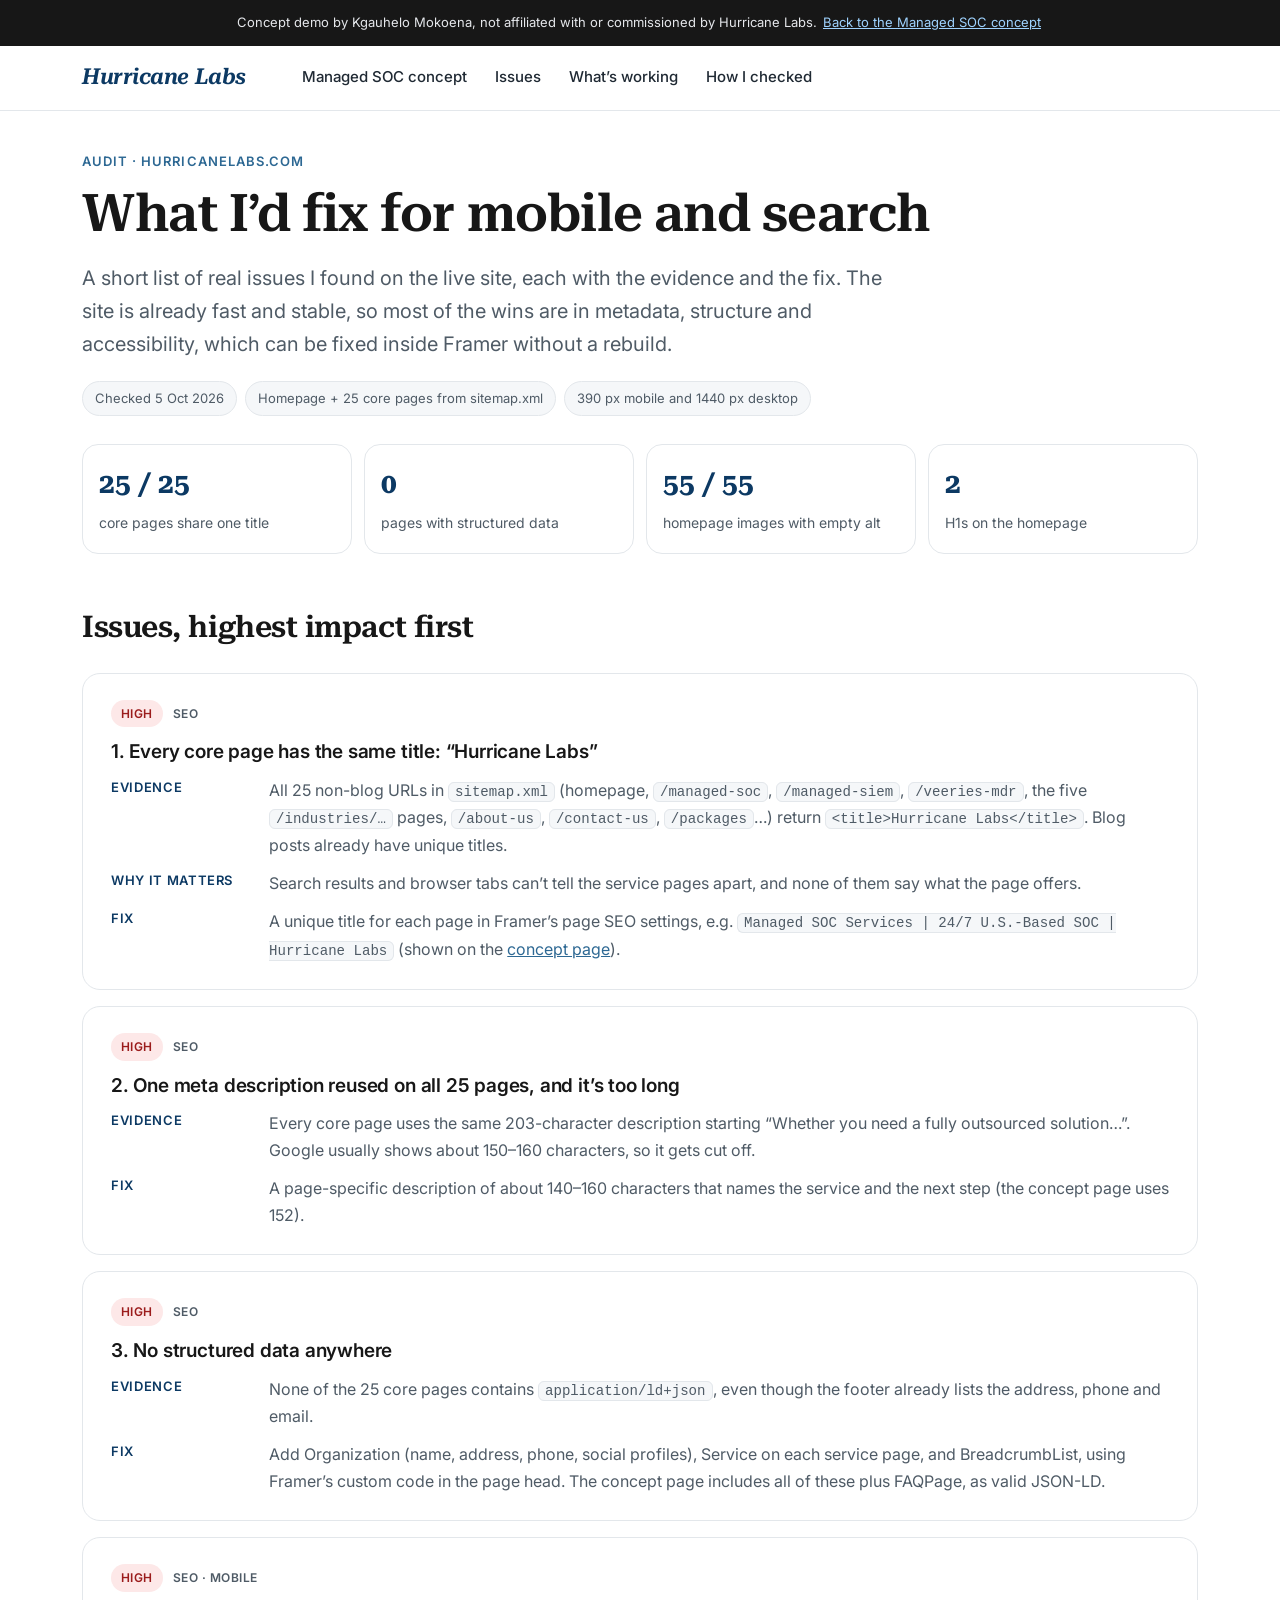
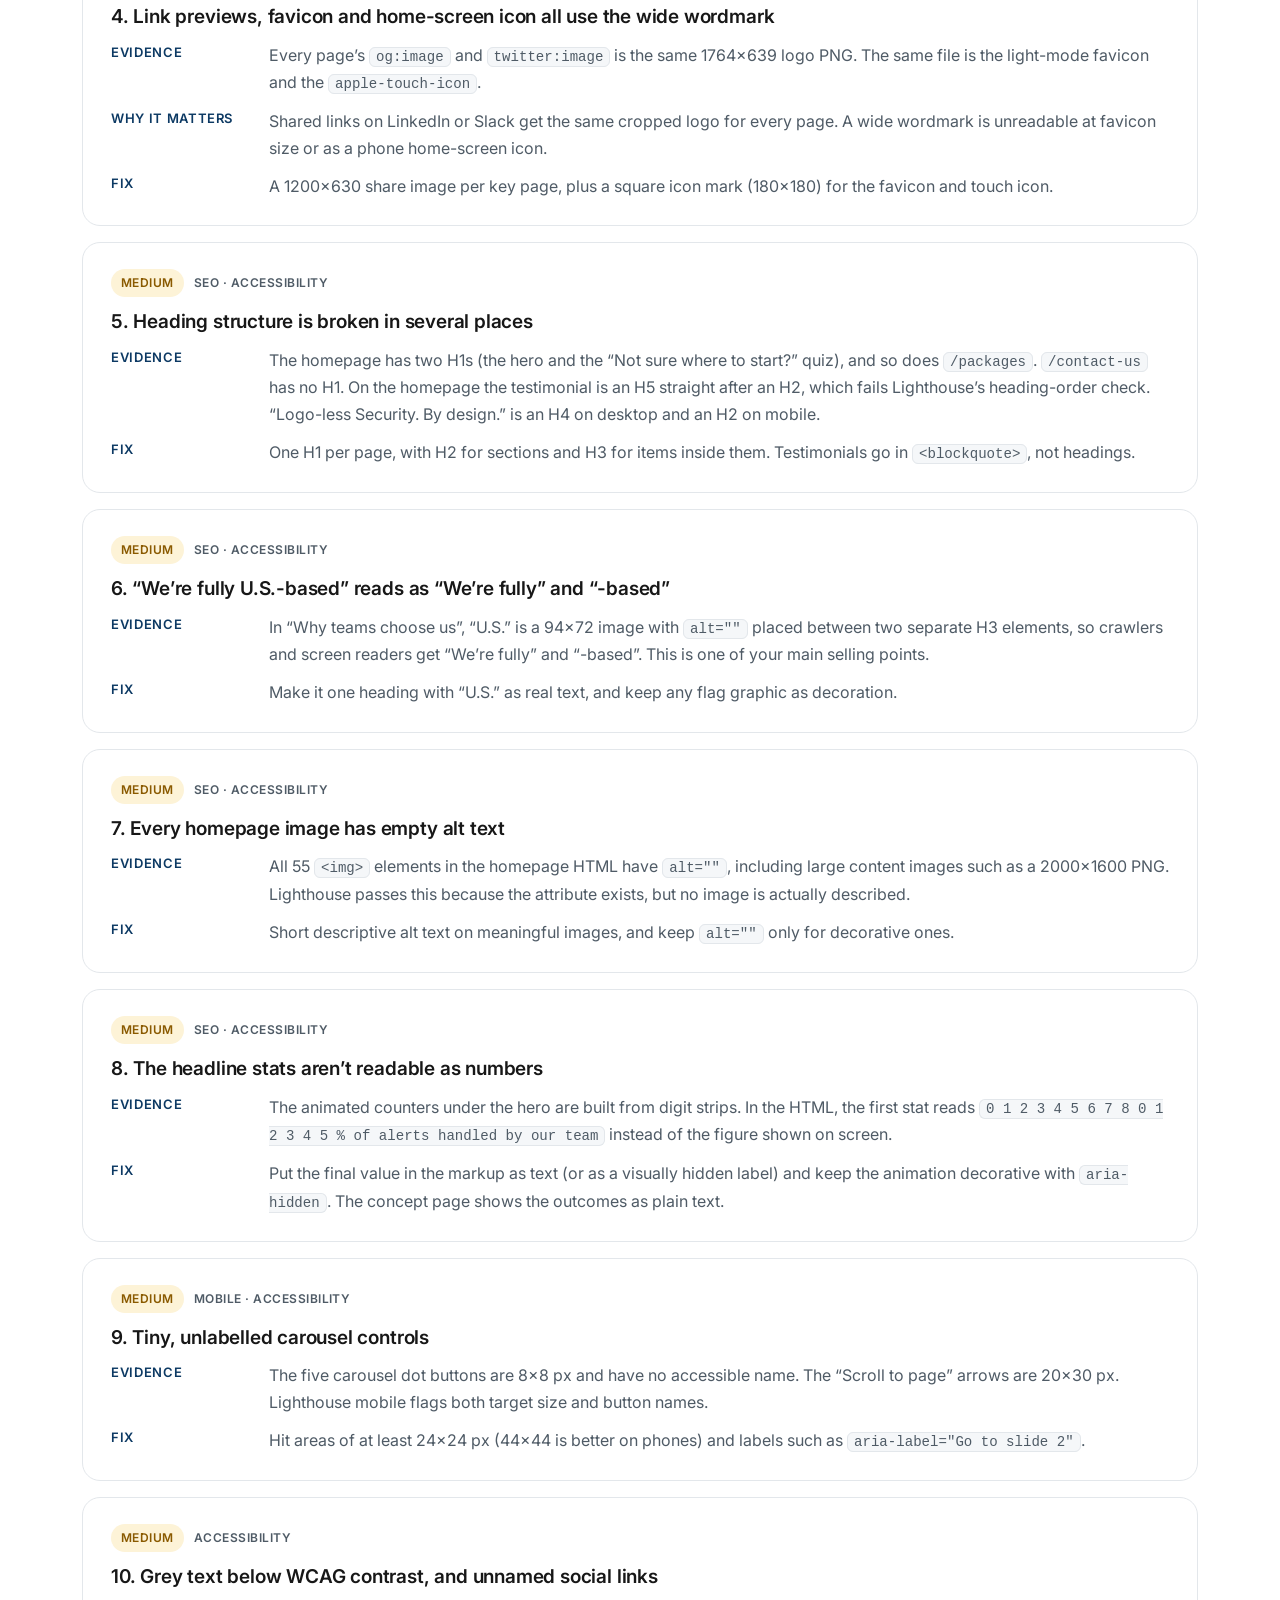
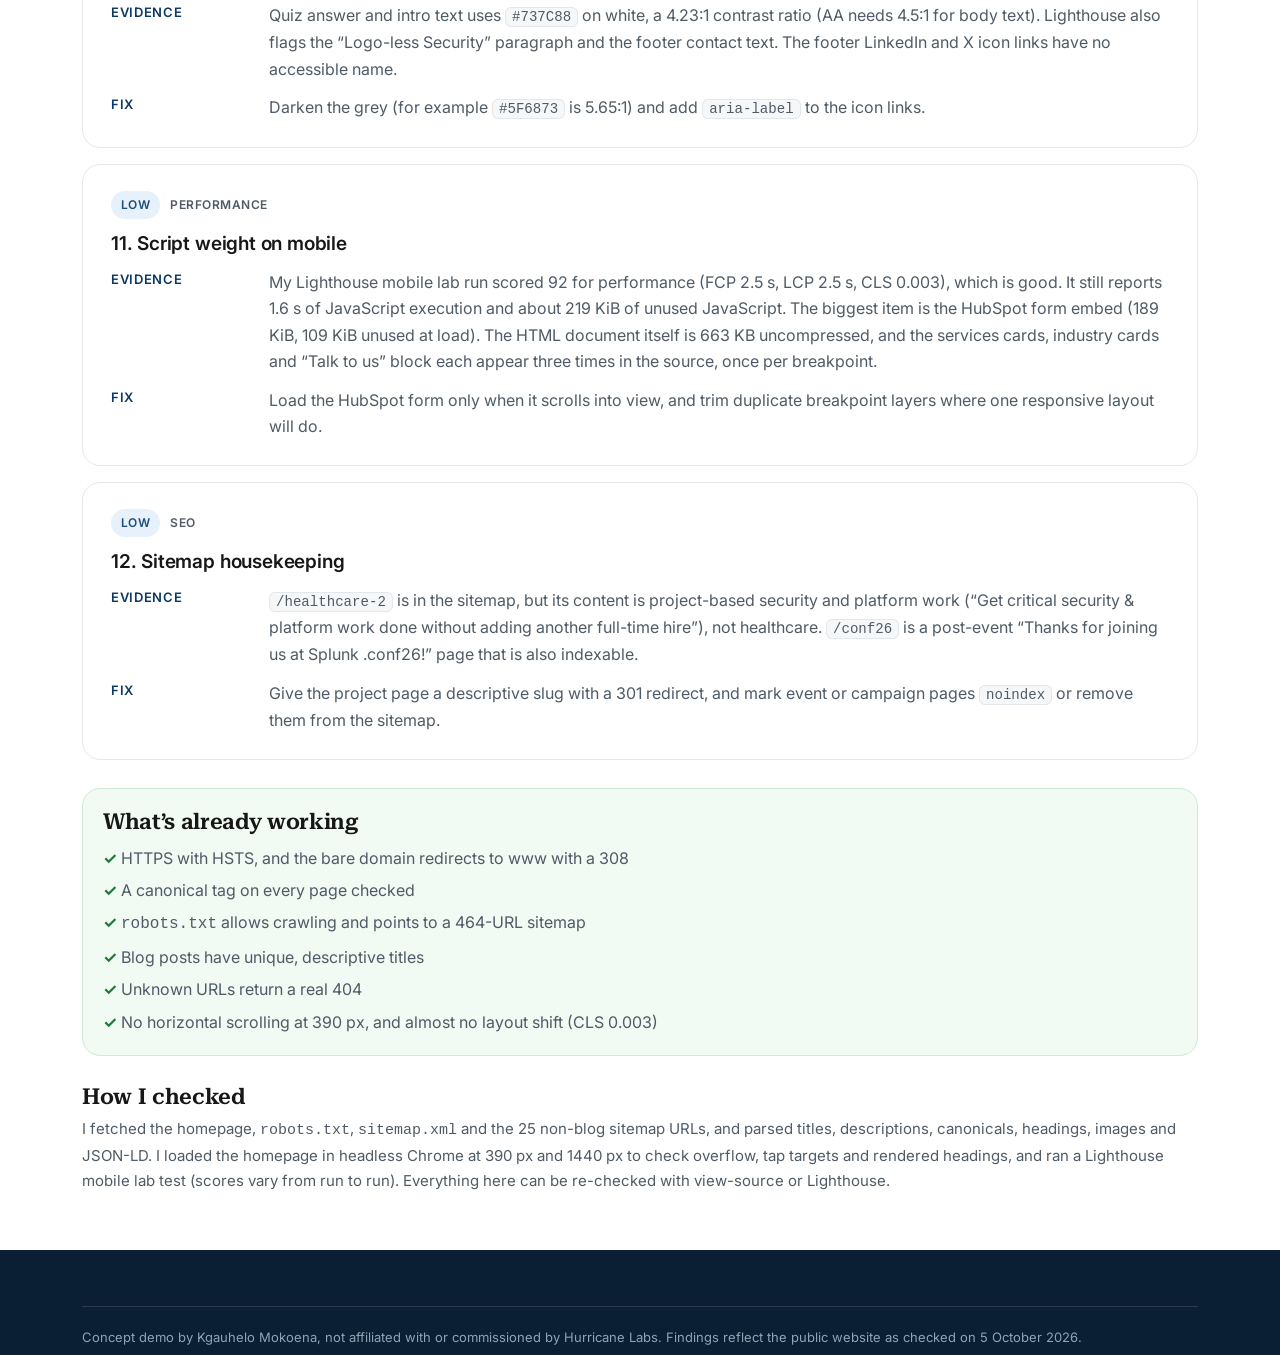
==== audit.html @ 367b2ae9 "Concept demo page" ====
<!doctype html>
<html lang="en">
<head>
<meta charset="utf-8">
<meta name="viewport" content="width=device-width, initial-scale=1">
<title>Mobile &amp; SEO audit of hurricanelabs.com (concept) | Kgauhelo Mokoena</title>
<meta name="description" content="A short, evidence-based mobile and SEO audit of hurricanelabs.com: page titles, meta descriptions, structured data, headings, alt text, tap targets and contrast.">
<meta name="robots" content="noindex, follow">
<meta name="theme-color" content="#0c3963">
<link rel="icon" href="data:image/svg+xml,%3Csvg xmlns='http://www.w3.org/2000/svg' viewBox='0 0 32 32'%3E%3Crect width='32' height='32' rx='8' fill='%230c3963'/%3E%3Ctext x='16' y='22' font-family='Georgia,serif' font-size='17' font-weight='700' fill='%23fff' text-anchor='middle'%3EH%3C/text%3E%3C/svg%3E">
<link rel="preconnect" href="https://fonts.googleapis.com">
<link rel="preconnect" href="https://fonts.gstatic.com" crossorigin>
<link href="https://fonts.googleapis.com/css2?family=Inter:wght@400;500;600&family=Roboto+Serif:opsz,wght@8..144,600&display=swap" rel="stylesheet">
<link rel="stylesheet" href="styles.css">
</head>
<body>
<a class="skip" href="#main">Skip to content</a>
<div class="concept-bar" role="note">
  Concept demo by Kgauhelo Mokoena, not affiliated with or commissioned by Hurricane Labs. <a href="./">Back to the Managed SOC concept</a>
</div>

<header class="site-header">
  <div class="wrap header-inner">
    <a class="wordmark" href="./" aria-label="Back to the Managed SOC concept">Hurricane&nbsp;Labs</a>
    <nav class="desktop-nav" aria-label="Primary">
      <a href="./">Managed SOC concept</a>
      <a href="#issues">Issues</a>
      <a href="#working">What’s working</a>
      <a href="#method">How I checked</a>
    </nav>
    <details class="mobile-nav">
      <summary aria-label="Open menu"><span></span><span></span><span></span></summary>
      <nav aria-label="Mobile">
        <a href="./">Managed SOC concept</a>
        <a href="#issues">Issues</a>
        <a href="#working">What’s working</a>
        <a href="#method">How I checked</a>
      </nav>
    </details>
  </div>
</header>

<main id="main" class="wrap">
  <section class="audit-hero">
    <p class="eyebrow">Audit · hurricanelabs.com</p>
    <h1>What I’d fix for mobile and search</h1>
    <p class="lede">A short list of real issues I found on the live site, each with the evidence and the fix. The site is already fast and stable, so most of the wins are in metadata, structure and accessibility, which can be fixed inside Framer without a rebuild.</p>
    <div class="meta-row"><span>Checked 5 Oct 2026</span><span>Homepage + 25 core pages from sitemap.xml</span><span>390 px mobile and 1440 px desktop</span></div>
    <div class="summary" aria-label="Summary">
      <div><b>25 / 25</b><span>core pages share one title</span></div>
      <div><b>0</b><span>pages with structured data</span></div>
      <div><b>55 / 55</b><span>homepage images with empty alt</span></div>
      <div><b>2</b><span>H1s on the homepage</span></div>
    </div>
  </section>

  <section id="issues" aria-labelledby="issues-h">
    <h2 id="issues-h" class="h2-sm" style="margin-top:48px">Issues, highest impact first</h2>
    <div class="issues">

      <article class="issue">
        <header><span class="prio prio-high">High</span><span class="area">SEO</span><h3>1. Every core page has the same title: “Hurricane Labs”</h3></header>
        <dl>
          <dt>Evidence</dt><dd>All 25 non-blog URLs in <code>sitemap.xml</code> (homepage, <code>/managed-soc</code>, <code>/managed-siem</code>, <code>/veeries-mdr</code>, the five <code>/industries/…</code> pages, <code>/about-us</code>, <code>/contact-us</code>, <code>/packages</code>…) return <code>&lt;title&gt;Hurricane Labs&lt;/title&gt;</code>. Blog posts already have unique titles.</dd>
          <dt>Why it matters</dt><dd>Search results and browser tabs can’t tell the service pages apart, and none of them say what the page offers.</dd>
          <dt>Fix</dt><dd>A unique title for each page in Framer’s page SEO settings, e.g. <code>Managed SOC Services | 24/7 U.S.-Based SOC | Hurricane Labs</code> (shown on the <a href="./">concept page</a>).</dd>
        </dl>
      </article>

      <article class="issue">
        <header><span class="prio prio-high">High</span><span class="area">SEO</span><h3>2. One meta description reused on all 25 pages, and it’s too long</h3></header>
        <dl>
          <dt>Evidence</dt><dd>Every core page uses the same 203-character description starting “Whether you need a fully outsourced solution…”. Google usually shows about 150–160 characters, so it gets cut off.</dd>
          <dt>Fix</dt><dd>A page-specific description of about 140–160 characters that names the service and the next step (the concept page uses 152).</dd>
        </dl>
      </article>

      <article class="issue">
        <header><span class="prio prio-high">High</span><span class="area">SEO</span><h3>3. No structured data anywhere</h3></header>
        <dl>
          <dt>Evidence</dt><dd>None of the 25 core pages contains <code>application/ld+json</code>, even though the footer already lists the address, phone and email.</dd>
          <dt>Fix</dt><dd>Add Organization (name, address, phone, social profiles), Service on each service page, and BreadcrumbList, using Framer’s custom code in the page head. The concept page includes all of these plus FAQPage, as valid JSON-LD.</dd>
        </dl>
      </article>

      <article class="issue">
        <header><span class="prio prio-high">High</span><span class="area">SEO · Mobile</span><h3>4. Link previews, favicon and home-screen icon all use the wide wordmark</h3></header>
        <dl>
          <dt>Evidence</dt><dd>Every page’s <code>og:image</code> and <code>twitter:image</code> is the same 1764×639 logo PNG. The same file is the light-mode favicon and the <code>apple-touch-icon</code>.</dd>
          <dt>Why it matters</dt><dd>Shared links on LinkedIn or Slack get the same cropped logo for every page. A wide wordmark is unreadable at favicon size or as a phone home-screen icon.</dd>
          <dt>Fix</dt><dd>A 1200×630 share image per key page, plus a square icon mark (180×180) for the favicon and touch icon.</dd>
        </dl>
      </article>

      <article class="issue">
        <header><span class="prio prio-med">Medium</span><span class="area">SEO · Accessibility</span><h3>5. Heading structure is broken in several places</h3></header>
        <dl>
          <dt>Evidence</dt><dd>The homepage has two H1s (the hero and the “Not sure where to start?” quiz), and so does <code>/packages</code>. <code>/contact-us</code> has no H1. On the homepage the testimonial is an H5 straight after an H2, which fails Lighthouse’s heading-order check. “Logo-less Security. By design.” is an H4 on desktop and an H2 on mobile.</dd>
          <dt>Fix</dt><dd>One H1 per page, with H2 for sections and H3 for items inside them. Testimonials go in <code>&lt;blockquote&gt;</code>, not headings.</dd>
        </dl>
      </article>

      <article class="issue">
        <header><span class="prio prio-med">Medium</span><span class="area">SEO · Accessibility</span><h3>6. “We’re fully U.S.-based” reads as “We’re fully” and “-based”</h3></header>
        <dl>
          <dt>Evidence</dt><dd>In “Why teams choose us”, “U.S.” is a 94×72 image with <code>alt=""</code> placed between two separate H3 elements, so crawlers and screen readers get “We’re fully” and “-based”. This is one of your main selling points.</dd>
          <dt>Fix</dt><dd>Make it one heading with “U.S.” as real text, and keep any flag graphic as decoration.</dd>
        </dl>
      </article>

      <article class="issue">
        <header><span class="prio prio-med">Medium</span><span class="area">SEO · Accessibility</span><h3>7. Every homepage image has empty alt text</h3></header>
        <dl>
          <dt>Evidence</dt><dd>All 55 <code>&lt;img&gt;</code> elements in the homepage HTML have <code>alt=""</code>, including large content images such as a 2000×1600 PNG. Lighthouse passes this because the attribute exists, but no image is actually described.</dd>
          <dt>Fix</dt><dd>Short descriptive alt text on meaningful images, and keep <code>alt=""</code> only for decorative ones.</dd>
        </dl>
      </article>

      <article class="issue">
        <header><span class="prio prio-med">Medium</span><span class="area">SEO · Accessibility</span><h3>8. The headline stats aren’t readable as numbers</h3></header>
        <dl>
          <dt>Evidence</dt><dd>The animated counters under the hero are built from digit strips. In the HTML, the first stat reads <code>0 1 2 3 4 5 6 7 8 0 1 2 3 4 5 % of alerts handled by our team</code> instead of the figure shown on screen.</dd>
          <dt>Fix</dt><dd>Put the final value in the markup as text (or as a visually hidden label) and keep the animation decorative with <code>aria-hidden</code>. The concept page shows the outcomes as plain text.</dd>
        </dl>
      </article>

      <article class="issue">
        <header><span class="prio prio-med">Medium</span><span class="area">Mobile · Accessibility</span><h3>9. Tiny, unlabelled carousel controls</h3></header>
        <dl>
          <dt>Evidence</dt><dd>The five carousel dot buttons are 8×8 px and have no accessible name. The “Scroll to page” arrows are 20×30 px. Lighthouse mobile flags both target size and button names.</dd>
          <dt>Fix</dt><dd>Hit areas of at least 24×24 px (44×44 is better on phones) and labels such as <code>aria-label="Go to slide 2"</code>.</dd>
        </dl>
      </article>

      <article class="issue">
        <header><span class="prio prio-med">Medium</span><span class="area">Accessibility</span><h3>10. Grey text below WCAG contrast, and unnamed social links</h3></header>
        <dl>
          <dt>Evidence</dt><dd>Quiz answer and intro text uses <code>#737C88</code> on white, a 4.23:1 contrast ratio (AA needs 4.5:1 for body text). Lighthouse also flags the “Logo-less Security” paragraph and the footer contact text. The footer LinkedIn and X icon links have no accessible name.</dd>
          <dt>Fix</dt><dd>Darken the grey (for example <code>#5F6873</code> is 5.65:1) and add <code>aria-label</code> to the icon links.</dd>
        </dl>
      </article>

      <article class="issue">
        <header><span class="prio prio-low">Low</span><span class="area">Performance</span><h3>11. Script weight on mobile</h3></header>
        <dl>
          <dt>Evidence</dt><dd>My Lighthouse mobile lab run scored 92 for performance (FCP 2.5 s, LCP 2.5 s, CLS 0.003), which is good. It still reports 1.6 s of JavaScript execution and about 219 KiB of unused JavaScript. The biggest item is the HubSpot form embed (189 KiB, 109 KiB unused at load). The HTML document itself is 663 KB uncompressed, and the services cards, industry cards and “Talk to us” block each appear three times in the source, once per breakpoint.</dd>
          <dt>Fix</dt><dd>Load the HubSpot form only when it scrolls into view, and trim duplicate breakpoint layers where one responsive layout will do.</dd>
        </dl>
      </article>

      <article class="issue">
        <header><span class="prio prio-low">Low</span><span class="area">SEO</span><h3>12. Sitemap housekeeping</h3></header>
        <dl>
          <dt>Evidence</dt><dd><code>/healthcare-2</code> is in the sitemap, but its content is project-based security and platform work (“Get critical security &amp; platform work done without adding another full-time hire”), not healthcare. <code>/conf26</code> is a post-event “Thanks for joining us at Splunk .conf26!” page that is also indexable.</dd>
          <dt>Fix</dt><dd>Give the project page a descriptive slug with a 301 redirect, and mark event or campaign pages <code>noindex</code> or remove them from the sitemap.</dd>
        </dl>
      </article>
    </div>
  </section>

  <section id="working" class="good" aria-labelledby="good-h">
    <h2 id="good-h">What’s already working</h2>
    <ul>
      <li>HTTPS with HSTS, and the bare domain redirects to www with a 308</li>
      <li>A canonical tag on every page checked</li>
      <li><code>robots.txt</code> allows crawling and points to a 464-URL sitemap</li>
      <li>Blog posts have unique, descriptive titles</li>
      <li>Unknown URLs return a real 404</li>
      <li>No horizontal scrolling at 390 px, and almost no layout shift (CLS 0.003)</li>
    </ul>
  </section>

  <section id="method" class="method" aria-labelledby="method-h">
    <h2 id="method-h">How I checked</h2>
    <p>I fetched the homepage, <code>robots.txt</code>, <code>sitemap.xml</code> and the 25 non-blog sitemap URLs, and parsed titles, descriptions, canonicals, headings, images and JSON-LD. I loaded the homepage in headless Chrome at 390 px and 1440 px to check overflow, tap targets and rendered headings, and ran a Lighthouse mobile lab test (scores vary from run to run). Everything here can be re-checked with view-source or Lighthouse.</p>
  </section>
</main>

<footer class="site-footer" style="margin-top:56px">
  <div class="wrap legal" style="margin-top:0">
    <p>Concept demo by Kgauhelo Mokoena, not affiliated with or commissioned by Hurricane Labs. Findings reflect the public website as checked on 5 October 2026.</p>
  </div>
</footer>
</body>
</html>
---- styles.css ----
:root{
  --navy:#0c3963; --blue:#2d6893; --sky:#c3e1f7; --sky-2:#e8f3fc; --bright:#0099ff; --ink:#171717;
  --text:#1f2933; --muted:#4f5b66; --line:#e3e7eb; --soft:#f5f7f9; --white:#fff;
  --serif:"Roboto Serif",Georgia,"Times New Roman",serif;
  --sans:"Inter",system-ui,-apple-system,"Segoe UI",Roboto,sans-serif;
  --r:18px;
}
*,*::before,*::after{box-sizing:border-box}
html{-webkit-text-size-adjust:100%;scroll-behavior:smooth}
@media (prefers-reduced-motion:reduce){html{scroll-behavior:auto}}
body{margin:0;font:400 17px/1.65 var(--sans);color:var(--text);background:var(--white);-webkit-font-smoothing:antialiased;overflow-x:hidden}
h1,h2,h3{margin:0;color:var(--ink);line-height:1.15}
h1,h2{font-family:var(--serif);font-weight:600;letter-spacing:-.015em}
h3{font-weight:600;font-size:19px;letter-spacing:-.01em}
p{margin:0}
ul,ol{margin:0;padding:0;list-style:none}
a{color:var(--blue)}
img{max-width:100%;height:auto;display:block}
.wrap{width:100%;max-width:1180px;margin:0 auto;padding:0 20px}
:focus-visible{outline:3px solid var(--bright);outline-offset:3px;border-radius:6px}
.skip{position:absolute;left:-9999px;top:0;background:var(--ink);color:#fff;padding:10px 14px;z-index:99}
.skip:focus{left:10px;top:10px}

.concept-bar{background:var(--ink);color:#e5e7eb;font-size:13px;line-height:1.5;text-align:center;padding:9px 16px}
.concept-bar a{color:#9fd3ff;white-space:nowrap}

/* header */
.site-header{position:sticky;top:0;z-index:30;background:rgba(255,255,255,.92);backdrop-filter:blur(10px);-webkit-backdrop-filter:blur(10px);border-bottom:1px solid var(--line)}
.header-inner{display:flex;align-items:center;gap:16px;height:64px}
.wordmark{font-family:var(--serif);font-weight:600;font-size:22px;letter-spacing:-.02em;color:var(--navy);text-decoration:none;margin-right:auto;font-style:italic}
.wordmark-light{color:#fff}
.desktop-nav{display:none;gap:28px}
.desktop-nav a{color:var(--text);text-decoration:none;font-weight:500;font-size:15px;padding:10px 0}
.desktop-nav a:hover{color:var(--blue)}
.site-header .header-cta{display:none}
.mobile-nav{position:relative}
.mobile-nav summary{list-style:none;width:48px;height:48px;display:grid;place-content:center;gap:5px;cursor:pointer;border-radius:12px}
.mobile-nav summary::-webkit-details-marker{display:none}
.mobile-nav summary span{display:block;width:22px;height:2px;background:var(--ink);border-radius:2px;transition:transform .2s,opacity .2s}
.mobile-nav[open] summary span:nth-child(1){transform:translateY(7px) rotate(45deg)}
.mobile-nav[open] summary span:nth-child(2){opacity:0}
.mobile-nav[open] summary span:nth-child(3){transform:translateY(-7px) rotate(-45deg)}
.mobile-nav nav{position:absolute;right:0;top:56px;width:min(86vw,320px);background:#fff;border:1px solid var(--line);border-radius:16px;box-shadow:0 20px 40px -16px rgba(12,57,99,.3);padding:10px;display:grid}
.mobile-nav nav a{display:flex;align-items:center;min-height:48px;padding:0 14px;border-radius:10px;color:var(--ink);text-decoration:none;font-weight:500}
.mobile-nav nav a:hover{background:var(--soft)}
.mobile-nav nav .btn{justify-content:center;color:#fff;margin-top:6px}

/* buttons */
.btn{display:inline-flex;align-items:center;justify-content:center;min-height:50px;padding:0 24px;border-radius:999px;font:500 16px/1.2 var(--sans);text-decoration:none;text-align:center;transition:background .15s,transform .15s}
.btn:hover{transform:translateY(-1px)}
.btn-sm{min-height:42px;padding:0 18px;font-size:15px}
.btn-dark{background:var(--ink);color:#fff}
.btn-dark:hover{background:#000}
.btn-ghost{border:1px solid rgba(23,23,23,.25);color:var(--ink);background:rgba(255,255,255,.6)}
.btn-light{background:#fff;color:var(--ink)}

/* breadcrumbs */
.crumbs ol{display:flex;flex-wrap:wrap;gap:6px;font-size:14px;color:var(--muted);padding:14px 0 0}
.crumbs li+li::before{content:"/";margin-right:6px;color:#a0a9b1}
.crumbs a{color:var(--muted);text-decoration:none;padding:12px 0}
.crumbs a:hover{color:var(--blue);text-decoration:underline}

/* hero */
.hero{padding:16px 0 0}
.hero-inner{background:linear-gradient(180deg,#f7fbfe 0%,var(--sky-2) 40%,var(--sky) 100%);border-radius:24px;padding:36px 24px 0;display:grid;gap:8px;overflow:hidden}
.eyebrow{font-size:13px;font-weight:600;letter-spacing:.08em;text-transform:uppercase;color:var(--blue);margin-bottom:12px}
.eyebrow-light{color:#9fd3ff}
.hero h1{font-size:clamp(36px,9.6vw,64px);line-height:1.06}
.lede{margin-top:18px;font-size:clamp(17px,4.4vw,20px);color:var(--muted);max-width:34em}
.ctas{display:grid;gap:12px;margin-top:26px}
.hero-art{margin:8px auto -40px;max-width:360px;width:100%}

/* outcomes */
.outcomes{padding:72px 0 24px}
.h2-sm{font-size:clamp(24px,6vw,30px)}
.stats{display:grid;grid-template-columns:1fr 1fr;gap:12px;margin-top:22px}
.stats li{border:1px solid var(--line);border-radius:var(--r);padding:20px 18px;background:#fff}
.stats strong{display:block;font-family:var(--serif);font-size:clamp(28px,8vw,44px);font-weight:600;color:var(--navy);line-height:1.05}
.stats span{display:block;margin-top:8px;font-size:15px;color:var(--muted);line-height:1.45}
.fineprint{margin-top:14px;font-size:13px;color:var(--muted)}

/* sections */
.section{padding:72px 0}
.section h2{font-size:clamp(28px,7vw,44px);max-width:20em}
.section-soft{background:var(--soft)}
.section-navy{background:var(--navy);color:#dbe8f3}
.section-navy h2{color:#fff}
.muted-light{margin-top:16px;color:#c3d6e6}
.cards{display:grid;gap:14px;margin-top:32px}
.card{border:1px solid var(--line);border-radius:var(--r);padding:24px;background:#fff}
.num{display:inline-block;font-size:13px;font-weight:600;color:var(--bright);background:var(--sky-2);border-radius:999px;padding:4px 10px}
.card h3{margin-top:14px}
.card p{margin-top:8px;color:var(--muted);font-size:16px}
.split{display:grid;gap:28px}
.split p{margin-top:16px}
.ticket{background:#fff;color:var(--text);border-radius:var(--r);padding:8px 20px;box-shadow:0 30px 60px -30px rgba(0,0,0,.5)}
.ticket li{display:flex;gap:12px;padding:13px 0;border-bottom:1px solid var(--line);font-size:16px;line-height:1.45}
.ticket li:last-child{border-bottom:0}
.ticket li::before{content:"";flex:none;width:18px;height:18px;margin-top:2px;border-radius:50%;background:var(--sky-2) url("data:image/svg+xml,%3Csvg xmlns='http://www.w3.org/2000/svg' viewBox='0 0 18 18'%3E%3Cpath d='M5 9.3l2.6 2.6L13 6.4' stroke='%230c3963' stroke-width='2' fill='none' stroke-linecap='round' stroke-linejoin='round'/%3E%3C/svg%3E") center/18px no-repeat}
.pills{display:flex;flex-wrap:wrap;gap:8px;margin-top:20px}
.pills li{border:1px solid var(--line);border-radius:999px;padding:6px 14px;font-size:14px;font-weight:500;color:var(--navy);background:var(--sky-2)}
.quote{margin:0;background:linear-gradient(160deg,var(--sky-2),var(--sky));border-radius:var(--r);padding:28px 24px}
.quote blockquote{margin:0}
.quote blockquote p{margin:0;font-family:var(--serif);font-size:clamp(19px,4.8vw,23px);line-height:1.45;color:var(--ink)}
.quote figcaption{margin-top:16px;font-size:14px;font-weight:600;color:var(--navy)}
.stack{display:grid;grid-template-columns:1fr 1fr;gap:12px;margin-top:28px}
.stack li{background:#fff;border:1px solid var(--line);border-radius:14px;padding:22px;font-weight:600;font-size:18px;color:var(--navy);text-align:center}
.why{display:grid;gap:14px;margin-top:32px}
.why article{border-left:3px solid var(--bright);padding:4px 0 4px 18px}
.why p{margin-top:6px;color:var(--muted);font-size:16px}
.faq-wrap{display:grid;gap:24px}
.faq{display:grid;gap:10px}
.faq details{background:#fff;border:1px solid var(--line);border-radius:14px;padding:0 18px}
.faq summary{cursor:pointer;list-style:none;display:flex;justify-content:space-between;align-items:center;gap:14px;min-height:60px;padding:14px 0;font-weight:600;line-height:1.4}
.faq summary::-webkit-details-marker{display:none}
.faq summary::after{content:"+";font-size:24px;font-weight:400;color:var(--blue);transition:transform .2s;flex:none}
.faq details[open] summary::after{transform:rotate(45deg)}
.faq details p{padding:0 0 18px;color:var(--muted)}
.cta{background:radial-gradient(120% 140% at 50% 0%,#174f82 0%,var(--navy) 55%,#082a4a 100%);color:#dbe8f3;text-align:center;padding:80px 0}
.cta h2{color:#fff;font-size:clamp(30px,7.4vw,48px)}
.cta p{margin:16px auto 28px;max-width:34em;color:#c3d6e6}
.fixes{background:#fffdf5;border-top:1px solid #f1e6c4;border-bottom:1px solid #f1e6c4}
.fixes .eyebrow{color:#9a6b00}
.fixes > .wrap > p{margin-top:14px;color:var(--muted);max-width:44em}
.fixlist{display:grid;gap:12px;margin:24px 0 28px}
.fixlist li{background:#fff;border:1px solid #f1e6c4;border-radius:14px;padding:16px 18px;font-size:16px;color:var(--muted)}
.fixlist b{display:block;color:var(--ink);margin-bottom:4px}

/* footer */
.site-footer{background:#0a1f33;color:#b9c7d4;padding:56px 0 28px;font-size:15px}
.footer-grid{display:grid;gap:32px}
.foot-sub{margin-top:8px;color:#8fa3b5}
.site-footer address{font-style:normal;margin-top:18px;line-height:1.9}
.site-footer a{color:#dbe8f3;text-decoration:none}
.site-footer a:hover{text-decoration:underline}
.foot-h{font-family:var(--sans);font-size:13px;letter-spacing:.08em;text-transform:uppercase;color:#8fa3b5;margin-bottom:6px}
.site-footer nav li a{display:inline-flex;align-items:center;min-height:44px}
.legal{margin-top:32px}
.legal p{border-top:1px solid rgba(255,255,255,.12);padding-top:20px;font-size:13px;color:#8fa3b5}

/* audit page */
.audit-hero{padding:40px 0 8px}
.audit-hero h1{font-size:clamp(32px,8vw,52px)}
.audit-hero .lede{max-width:40em}
.meta-row{display:flex;flex-wrap:wrap;gap:8px;margin-top:20px}
.meta-row span{font-size:13px;background:var(--soft);border:1px solid var(--line);border-radius:999px;padding:6px 12px;color:var(--muted)}
.summary{display:grid;grid-template-columns:1fr 1fr;gap:12px;margin-top:28px}
.summary div{border:1px solid var(--line);border-radius:16px;padding:16px}
.summary b{display:block;font-family:var(--serif);font-size:28px;color:var(--navy)}
.summary span{font-size:14px;color:var(--muted)}
.issues{display:grid;gap:16px;margin-top:28px;counter-reset:i}
.issue{border:1px solid var(--line);border-radius:var(--r);padding:22px 20px;background:#fff}
.issue header{display:flex;flex-wrap:wrap;align-items:center;gap:8px 10px}
.issue h3{flex:1 1 100%;font-size:19px;margin-top:6px}
.prio{font-size:12px;font-weight:600;letter-spacing:.04em;text-transform:uppercase;border-radius:999px;padding:4px 10px}
.prio-high{background:#fde8e8;color:#9b1c1c}
.prio-med{background:#fdf3d7;color:#8a5a00}
.prio-low{background:#e6f1fb;color:#1e4f7a}
.area{font-size:12px;font-weight:600;color:var(--muted);text-transform:uppercase;letter-spacing:.04em}
.issue dl{margin:14px 0 0;display:grid;gap:10px}
.issue dt{font-size:13px;font-weight:600;color:var(--navy);text-transform:uppercase;letter-spacing:.05em}
.issue dd{margin:2px 0 0;font-size:16px;color:var(--muted)}
.issue code{font-size:.88em;background:var(--soft);border:1px solid var(--line);border-radius:6px;padding:1px 6px;word-break:break-word}
.good{margin-top:28px;background:#f1faf3;border:1px solid #cfead6;border-radius:var(--r);padding:20px}
.good h2{font-size:22px}
.good ul{margin-top:10px;display:grid;gap:6px;font-size:16px;color:var(--muted)}
.good li::before{content:"✓ ";color:#1f7a3a;font-weight:700}
.method{margin-top:28px;font-size:15px;color:var(--muted)}
.method h2{font-size:22px;margin-bottom:8px}

/* ≥ 640px */
@media (min-width:640px){
  .wrap{padding:0 32px}
  .ctas{display:flex;flex-wrap:wrap}
  .stats{grid-template-columns:repeat(4,1fr)}
  .cards{grid-template-columns:1fr 1fr}
  .stack{grid-template-columns:repeat(4,1fr)}
  .why{grid-template-columns:1fr 1fr;gap:28px}
  .footer-grid{grid-template-columns:1.4fr 1fr 1fr}
  .summary{grid-template-columns:repeat(4,1fr)}
  .issue{padding:26px 28px}
  .issue dl{grid-template-columns:140px 1fr;gap:12px 18px}
  .issue dd{margin:0}
}
/* ≥ 960px */
@media (min-width:960px){
  body{font-size:18px}
  .desktop-nav{display:flex}
  .site-header .header-cta{display:inline-flex}
  .mobile-nav{display:none}
  .wordmark{margin-right:40px}
  .desktop-nav{margin-right:auto}
  .hero-inner{grid-template-columns:1.15fr .85fr;align-items:center;padding:64px 56px;gap:32px}
  .hero-art{margin:0;max-width:440px;justify-self:end}
  .cards{grid-template-columns:repeat(3,1fr)}
  .section{padding:104px 0}
  .split{grid-template-columns:1fr 1fr;gap:64px;align-items:center}
  .why{grid-template-columns:repeat(4,1fr)}
  .faq-wrap{grid-template-columns:.8fr 1.2fr;gap:64px;align-items:start}
  .footer-grid{grid-template-columns:1.6fr 1.2fr 1fr .6fr}
  .fixlist{grid-template-columns:1fr 1fr}
}

.nw{white-space:nowrap}
.stats strong.stat-word{font-size:clamp(22px,5.6vw,32px);line-height:1.15}
.concept-bar a{display:inline-block;padding:4px 2px}
.site-footer address a{display:inline-block;padding:6px 0}
.site-footer nav li a{min-width:44px}
.crumbs a{display:inline-block;padding:4px 0}
.crumbs li{display:flex;align-items:center}
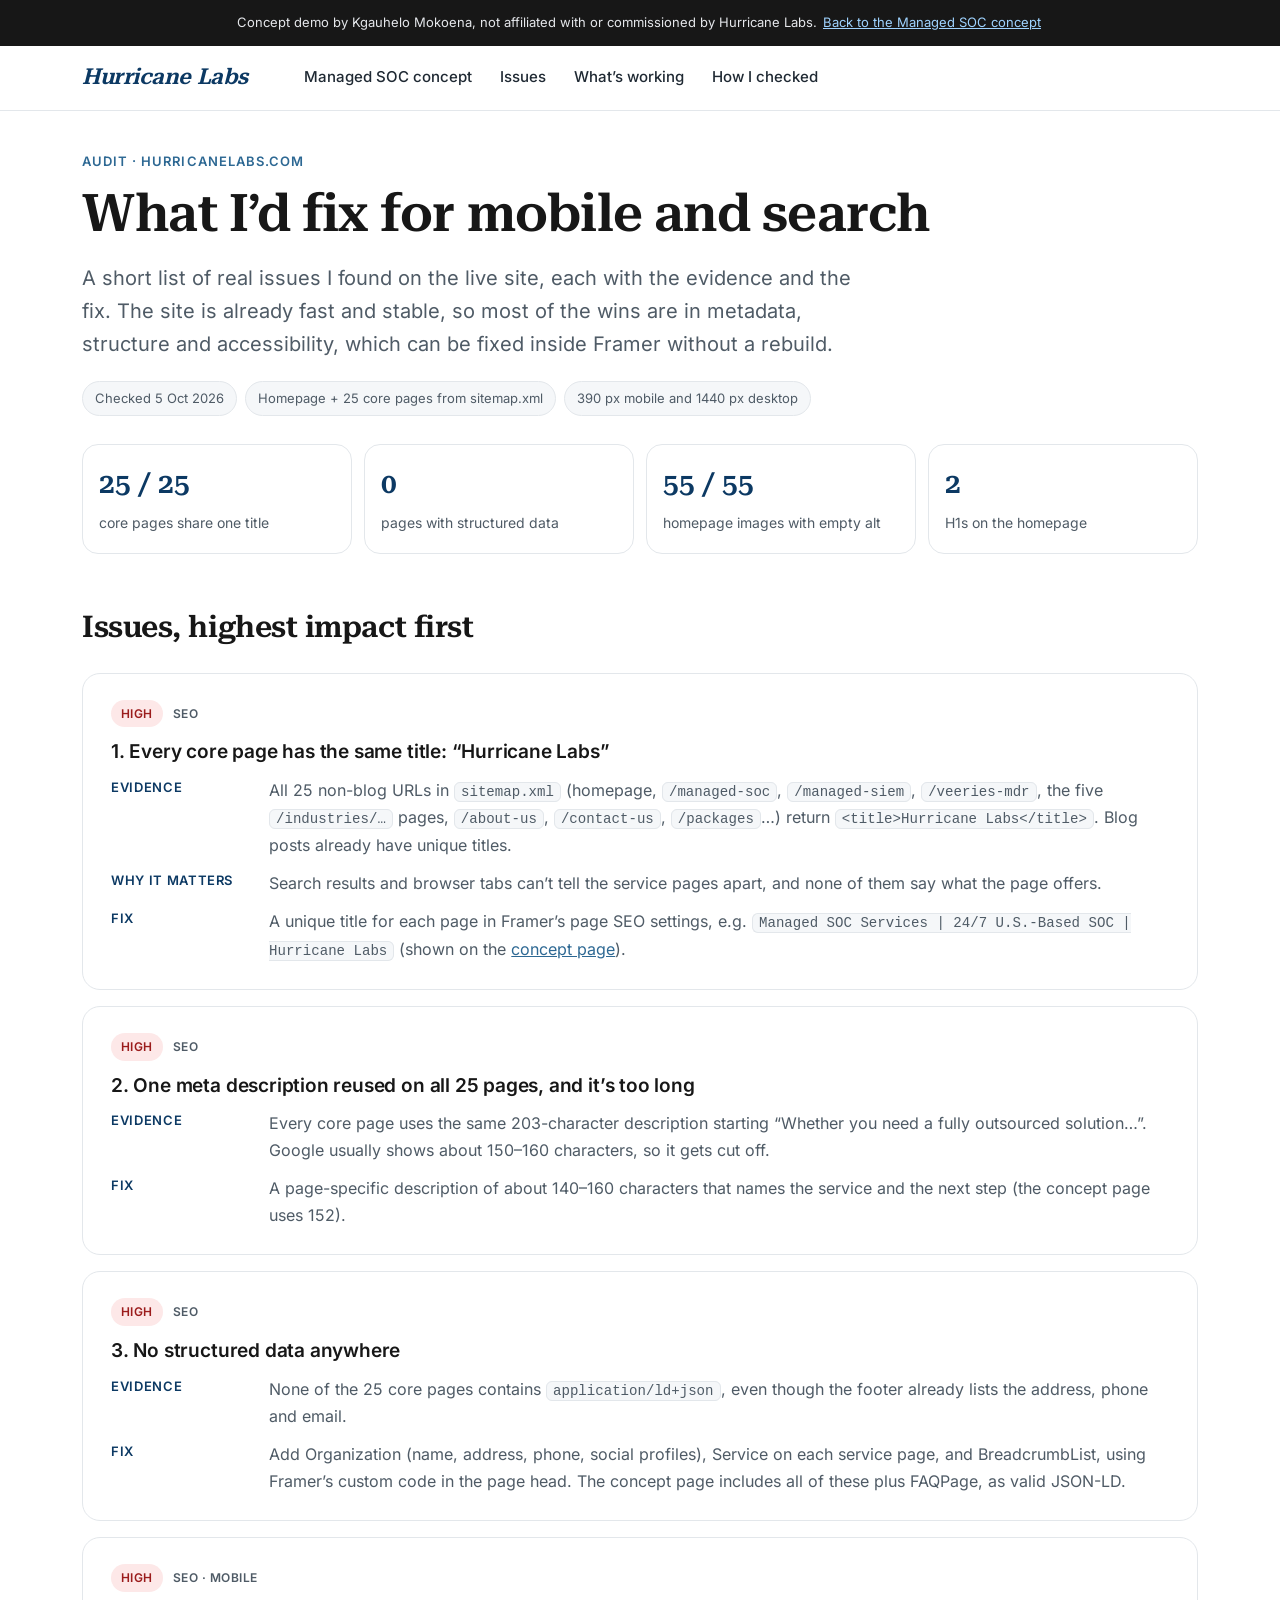
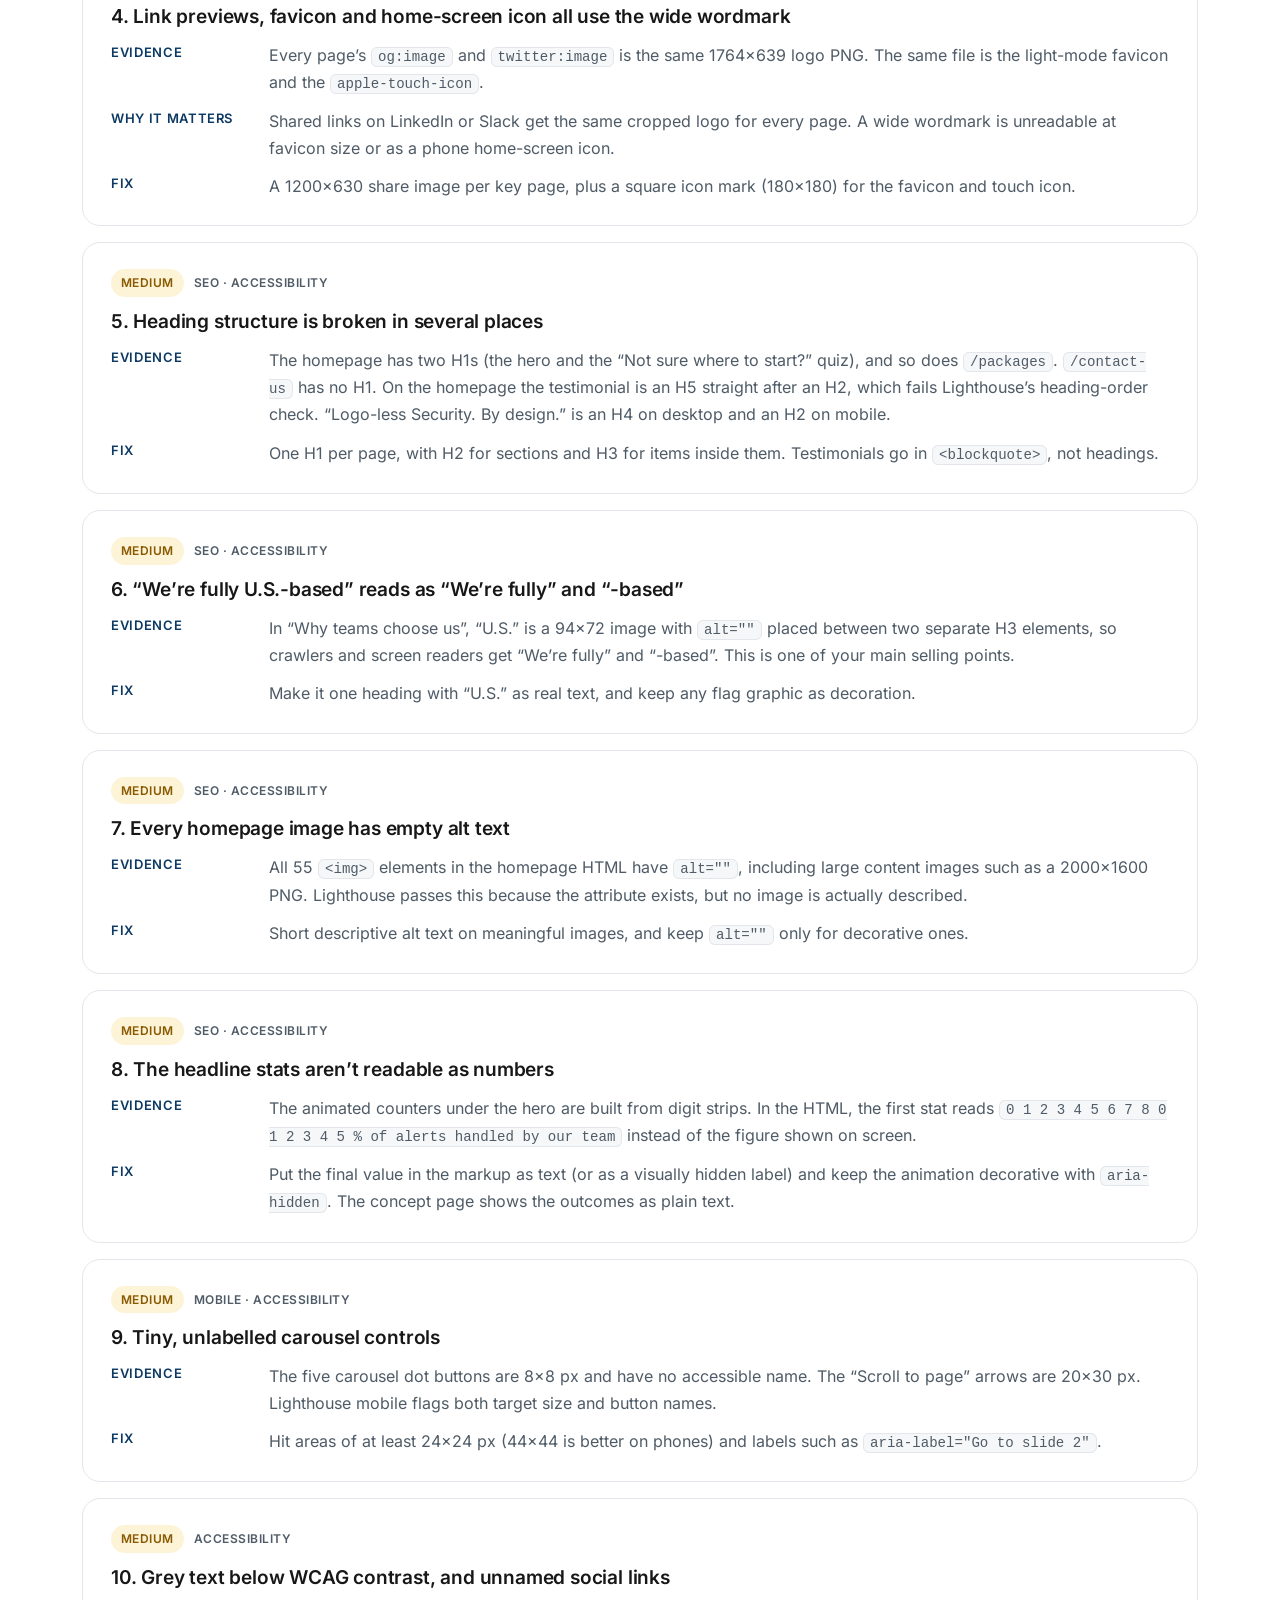
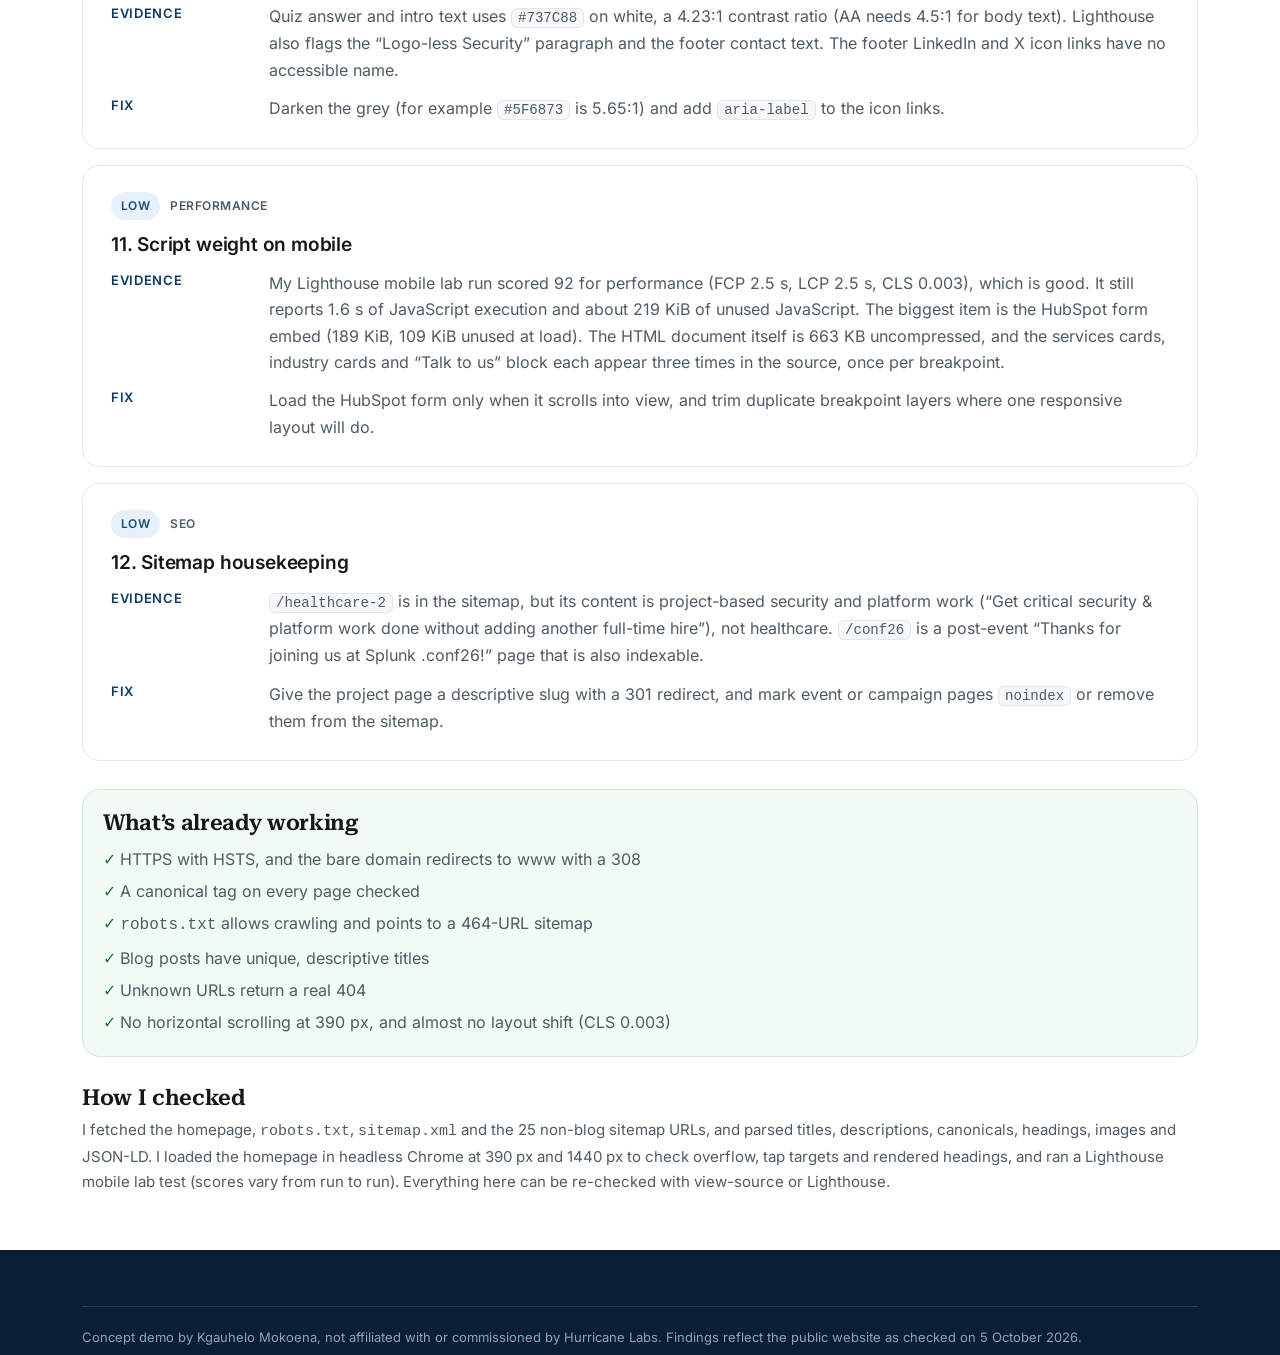
==== commit 67effdc6: "Self-host fonts, inline CSS, contrast and canonical fixes" ====
--- a/audit.html
+++ b/audit.html
@@ -5,13 +5,12 @@
 <meta name="viewport" content="width=device-width, initial-scale=1">
 <title>Mobile &amp; SEO audit of hurricanelabs.com (concept) | Kgauhelo Mokoena</title>
 <meta name="description" content="A short, evidence-based mobile and SEO audit of hurricanelabs.com: page titles, meta descriptions, structured data, headings, alt text, tap targets and contrast.">
-<meta name="robots" content="noindex, follow">
+<link rel="canonical" href="https://kgauhelom053-ai.github.io/concept-hurricane-labs-redesign/audit.html">
 <meta name="theme-color" content="#0c3963">
 <link rel="icon" href="data:image/svg+xml,%3Csvg xmlns='http://www.w3.org/2000/svg' viewBox='0 0 32 32'%3E%3Crect width='32' height='32' rx='8' fill='%230c3963'/%3E%3Ctext x='16' y='22' font-family='Georgia,serif' font-size='17' font-weight='700' fill='%23fff' text-anchor='middle'%3EH%3C/text%3E%3C/svg%3E">
-<link rel="preconnect" href="https://fonts.googleapis.com">
-<link rel="preconnect" href="https://fonts.gstatic.com" crossorigin>
-<link href="https://fonts.googleapis.com/css2?family=Inter:wght@400;500;600&family=Roboto+Serif:opsz,wght@8..144,600&display=swap" rel="stylesheet">
-<link rel="stylesheet" href="styles.css">
+<link rel="preload" href="fonts/robotoserif-600-latin.woff2" as="font" type="font/woff2" crossorigin>
+<link rel="preload" href="fonts/inter-latin.woff2" as="font" type="font/woff2" crossorigin>
+<style>@font-face{font-family:"Inter";font-style:normal;font-weight:400 600;font-display:swap;src:url(fonts/inter-latin.woff2) format("woff2")}@font-face{font-family:"Roboto Serif";font-style:normal;font-weight:600;font-display:swap;src:url(fonts/robotoserif-600-latin.woff2) format("woff2")}:root{--navy:#0c3963;--blue:#2d6893;--sky:#c3e1f7;--sky-2:#e8f3fc;--bright:#0099ff;--ink:#171717;--text:#1f2933;--muted:#4f5b66;--line:#e3e7eb;--soft:#f5f7f9;--white:#fff;--serif:"Roboto Serif",Georgia,"Times New Roman",serif;--sans:"Inter",system-ui,-apple-system,"Segoe UI",Roboto,sans-serif;--r:18px}*,*::before,*::after{box-sizing:border-box}html{-webkit-text-size-adjust:100%;scroll-behavior:smooth}@media (prefers-reduced-motion:reduce){html{scroll-behavior:auto}}body{margin:0;font:400 17px/1.65 var(--sans);color:var(--text);background:var(--white);-webkit-font-smoothing:antialiased;overflow-x:hidden}h1,h2,h3{margin:0;color:var(--ink);line-height:1.15}h1,h2{font-family:var(--serif);font-weight:600;letter-spacing:-.015em}h3{font-weight:600;font-size:19px;letter-spacing:-.01em}p{margin:0}ul,ol{margin:0;padding:0;list-style:none}a{color:var(--blue)}img{max-width:100%;height:auto;display:block}.wrap{width:100%;max-width:1180px;margin:0 auto;padding:0 20px}:focus-visible{outline:3px solid var(--bright);outline-offset:3px;border-radius:6px}.skip{position:absolute;left:-9999px;top:0;background:var(--ink);color:#fff;padding:10px 14px;z-index:99}.skip:focus{left:10px;top:10px}.concept-bar{background:var(--ink);color:#e5e7eb;font-size:13px;line-height:1.5;text-align:center;padding:9px 16px}.concept-bar a{color:#9fd3ff;white-space:nowrap}.site-header{position:sticky;top:0;z-index:30;background:rgba(255,255,255,.92);backdrop-filter:blur(10px);-webkit-backdrop-filter:blur(10px);border-bottom:1px solid var(--line)}.header-inner{display:flex;align-items:center;gap:16px;height:64px}.wordmark{font-family:var(--serif);font-weight:600;font-size:22px;letter-spacing:-.02em;color:var(--navy);text-decoration:none;margin-right:auto;font-style:italic}.wordmark-light{color:#fff}.desktop-nav{display:none;gap:28px}.desktop-nav a{color:var(--text);text-decoration:none;font-weight:500;font-size:15px;padding:10px 0}.desktop-nav a:hover{color:var(--blue)}.site-header .header-cta{display:none}.mobile-nav{position:relative}.mobile-nav summary{list-style:none;width:48px;height:48px;display:grid;place-content:center;gap:5px;cursor:pointer;border-radius:12px}.mobile-nav summary::-webkit-details-marker{display:none}.mobile-nav summary span{display:block;width:22px;height:2px;background:var(--ink);border-radius:2px;transition:transform .2s,opacity .2s}.mobile-nav[open] summary span:nth-child(1){transform:translateY(7px) rotate(45deg)}.mobile-nav[open] summary span:nth-child(2){opacity:0}.mobile-nav[open] summary span:nth-child(3){transform:translateY(-7px) rotate(-45deg)}.mobile-nav nav{position:absolute;right:0;top:56px;width:min(86vw,320px);background:#fff;border:1px solid var(--line);border-radius:16px;box-shadow:0 20px 40px -16px rgba(12,57,99,.3);padding:10px;display:grid}.mobile-nav nav a{display:flex;align-items:center;min-height:48px;padding:0 14px;border-radius:10px;color:var(--ink);text-decoration:none;font-weight:500}.mobile-nav nav a:hover{background:var(--soft)}.mobile-nav nav .btn{justify-content:center;color:#fff;margin-top:6px}.btn{display:inline-flex;align-items:center;justify-content:center;min-height:50px;padding:0 24px;border-radius:999px;font:500 16px/1.2 var(--sans);text-decoration:none;text-align:center;transition:background .15s,transform .15s}.btn:hover{transform:translateY(-1px)}.btn-sm{min-height:42px;padding:0 18px;font-size:15px}.btn-dark{background:var(--ink);color:#fff}.btn-dark:hover{background:#000}.btn-ghost{border:1px solid rgba(23,23,23,.25);color:var(--ink);background:rgba(255,255,255,.6)}.btn-light{background:#fff;color:var(--ink)}.crumbs ol{display:flex;flex-wrap:wrap;gap:6px;font-size:14px;color:var(--muted);padding:14px 0 0}.crumbs li+li::before{content:"/";margin-right:6px;color:#a0a9b1}.crumbs a{color:var(--muted);text-decoration:none;padding:12px 0}.crumbs a:hover{color:var(--blue);text-decoration:underline}.hero{padding:16px 0 0}.hero-inner{background:linear-gradient(180deg,#f7fbfe 0%,var(--sky-2) 40%,var(--sky) 100%);border-radius:24px;padding:36px 24px 0;display:grid;gap:8px;overflow:hidden}.eyebrow{font-size:13px;font-weight:600;letter-spacing:.08em;text-transform:uppercase;color:var(--blue);margin-bottom:12px}.eyebrow-light{color:#9fd3ff}.hero h1{font-size:clamp(36px,9.6vw,64px);line-height:1.06}.lede{margin-top:18px;font-size:clamp(17px,4.4vw,20px);color:var(--muted);max-width:34em}.ctas{display:grid;gap:12px;margin-top:26px}.hero-art{margin:8px auto -40px;max-width:360px;width:100%}.outcomes{padding:72px 0 24px}.h2-sm{font-size:clamp(24px,6vw,30px)}.stats{display:grid;grid-template-columns:1fr 1fr;gap:12px;margin-top:22px}.stats li{border:1px solid var(--line);border-radius:var(--r);padding:20px 18px;background:#fff}.stats strong{display:block;font-family:var(--serif);font-size:clamp(28px,8vw,44px);font-weight:600;color:var(--navy);line-height:1.05}.stats span{display:block;margin-top:8px;font-size:15px;color:var(--muted);line-height:1.45}.fineprint{margin-top:14px;font-size:13px;color:var(--muted)}.section{padding:72px 0}.section h2{font-size:clamp(28px,7vw,44px);max-width:20em}.section-soft{background:var(--soft)}.section-navy{background:var(--navy);color:#dbe8f3}.section-navy h2{color:#fff}.muted-light{margin-top:16px;color:#c3d6e6}.cards{display:grid;gap:14px;margin-top:32px}.card{border:1px solid var(--line);border-radius:var(--r);padding:24px;background:#fff}.num{display:inline-block;font-size:13px;font-weight:600;color:var(--navy);background:var(--sky-2);border-radius:999px;padding:4px 10px}.card h3{margin-top:14px}.card p{margin-top:8px;color:var(--muted);font-size:16px}.split{display:grid;gap:28px}.split p{margin-top:16px}.ticket{background:#fff;color:var(--text);border-radius:var(--r);padding:8px 20px;box-shadow:0 30px 60px -30px rgba(0,0,0,.5)}.ticket li{display:flex;gap:12px;padding:13px 0;border-bottom:1px solid var(--line);font-size:16px;line-height:1.45}.ticket li:last-child{border-bottom:0}.ticket li::before{content:"";flex:none;width:18px;height:18px;margin-top:2px;border-radius:50%;background:var(--sky-2) url("data:image/svg+xml,%3Csvg xmlns='http://www.w3.org/2000/svg' viewBox='0 0 18 18'%3E%3Cpath d='M5 9.3l2.6 2.6L13 6.4' stroke='%230c3963' stroke-width='2' fill='none' stroke-linecap='round' stroke-linejoin='round'/%3E%3C/svg%3E") center/18px no-repeat}.pills{display:flex;flex-wrap:wrap;gap:8px;margin-top:20px}.pills li{border:1px solid var(--line);border-radius:999px;padding:6px 14px;font-size:14px;font-weight:500;color:var(--navy);background:var(--sky-2)}.quote{margin:0;background:linear-gradient(160deg,var(--sky-2),var(--sky));border-radius:var(--r);padding:28px 24px}.quote blockquote{margin:0}.quote blockquote p{margin:0;font-family:var(--serif);font-size:clamp(19px,4.8vw,23px);line-height:1.45;color:var(--ink)}.quote figcaption{margin-top:16px;font-size:14px;font-weight:600;color:var(--navy)}.stack{display:grid;grid-template-columns:1fr 1fr;gap:12px;margin-top:28px}.stack li{background:#fff;border:1px solid var(--line);border-radius:14px;padding:22px;font-weight:600;font-size:18px;color:var(--navy);text-align:center}.why{display:grid;gap:14px;margin-top:32px}.why article{border-left:3px solid var(--bright);padding:4px 0 4px 18px}.why p{margin-top:6px;color:var(--muted);font-size:16px}.faq-wrap{display:grid;gap:24px}.faq{display:grid;gap:10px}.faq details{background:#fff;border:1px solid var(--line);border-radius:14px;padding:0 18px}.faq summary{cursor:pointer;list-style:none;display:flex;justify-content:space-between;align-items:center;gap:14px;min-height:60px;padding:14px 0;font-weight:600;line-height:1.4}.faq summary::-webkit-details-marker{display:none}.faq summary::after{content:"+";font-size:24px;font-weight:400;color:var(--blue);transition:transform .2s;flex:none}.faq details[open] summary::after{transform:rotate(45deg)}.faq details p{padding:0 0 18px;color:var(--muted)}.cta{background:radial-gradient(120% 140% at 50% 0%,#174f82 0%,var(--navy) 55%,#082a4a 100%);color:#dbe8f3;text-align:center;padding:80px 0}.cta h2{color:#fff;font-size:clamp(30px,7.4vw,48px)}.cta p{margin:16px auto 28px;max-width:34em;color:#c3d6e6}.fixes{background:#fffdf5;border-top:1px solid #f1e6c4;border-bottom:1px solid #f1e6c4}.fixes .eyebrow{color:#9a6b00}.fixes>.wrap>p{margin-top:14px;color:var(--muted);max-width:44em}.fixlist{display:grid;gap:12px;margin:24px 0 28px}.fixlist li{background:#fff;border:1px solid #f1e6c4;border-radius:14px;padding:16px 18px;font-size:16px;color:var(--muted)}.fixlist b{display:block;color:var(--ink);margin-bottom:4px}.site-footer{background:#0a1f33;color:#b9c7d4;padding:56px 0 28px;font-size:15px}.footer-grid{display:grid;gap:32px}.foot-sub{margin-top:8px;color:#8fa3b5}.site-footer address{font-style:normal;margin-top:18px;line-height:1.9}.site-footer a{color:#dbe8f3;text-decoration:none}.site-footer a:hover{text-decoration:underline}.foot-h{font-family:var(--sans);font-size:13px;letter-spacing:.08em;text-transform:uppercase;color:#8fa3b5;margin-bottom:6px}.site-footer nav li a{display:inline-flex;align-items:center;min-height:44px}.legal{margin-top:32px}.legal p{border-top:1px solid rgba(255,255,255,.12);padding-top:20px;font-size:13px;color:#8fa3b5}.audit-hero{padding:40px 0 8px}.audit-hero h1{font-size:clamp(32px,8vw,52px)}.audit-hero .lede{max-width:40em}.meta-row{display:flex;flex-wrap:wrap;gap:8px;margin-top:20px}.meta-row span{font-size:13px;background:var(--soft);border:1px solid var(--line);border-radius:999px;padding:6px 12px;color:var(--muted)}.summary{display:grid;grid-template-columns:1fr 1fr;gap:12px;margin-top:28px}.summary div{border:1px solid var(--line);border-radius:16px;padding:16px}.summary b{display:block;font-family:var(--serif);font-size:28px;color:var(--navy)}.summary span{font-size:14px;color:var(--muted)}.issues{display:grid;gap:16px;margin-top:28px;counter-reset:i}.issue{border:1px solid var(--line);border-radius:var(--r);padding:22px 20px;background:#fff}.issue header{display:flex;flex-wrap:wrap;align-items:center;gap:8px 10px}.issue h3{flex:1 1 100%;font-size:19px;margin-top:6px}.prio{font-size:12px;font-weight:600;letter-spacing:.04em;text-transform:uppercase;border-radius:999px;padding:4px 10px}.prio-high{background:#fde8e8;color:#9b1c1c}.prio-med{background:#fdf3d7;color:#8a5a00}.prio-low{background:#e6f1fb;color:#1e4f7a}.area{font-size:12px;font-weight:600;color:var(--muted);text-transform:uppercase;letter-spacing:.04em}.issue dl{margin:14px 0 0;display:grid;gap:10px}.issue dt{font-size:13px;font-weight:600;color:var(--navy);text-transform:uppercase;letter-spacing:.05em}.issue dd{margin:2px 0 0;font-size:16px;color:var(--muted)}.issue code{font-size:.88em;background:var(--soft);border:1px solid var(--line);border-radius:6px;padding:1px 6px;word-break:break-word}.good{margin-top:28px;background:#f1faf3;border:1px solid #cfead6;border-radius:var(--r);padding:20px}.good h2{font-size:22px}.good ul{margin-top:10px;display:grid;gap:6px;font-size:16px;color:var(--muted)}.good li::before{content:"✓ ";color:#1f7a3a;font-weight:700}.method{margin-top:28px;font-size:15px;color:var(--muted)}.method h2{font-size:22px;margin-bottom:8px}@media (min-width:640px){.wrap{padding:0 32px}.ctas{display:flex;flex-wrap:wrap}.stats{grid-template-columns:repeat(4,1fr)}.cards{grid-template-columns:1fr 1fr}.stack{grid-template-columns:repeat(4,1fr)}.why{grid-template-columns:1fr 1fr;gap:28px}.footer-grid{grid-template-columns:1.4fr 1fr 1fr}.summary{grid-template-columns:repeat(4,1fr)}.issue{padding:26px 28px}.issue dl{grid-template-columns:140px 1fr;gap:12px 18px}.issue dd{margin:0}}@media (min-width:960px){body{font-size:18px}.desktop-nav{display:flex}.site-header .header-cta{display:inline-flex}.mobile-nav{display:none}.wordmark{margin-right:40px}.desktop-nav{margin-right:auto}.hero-inner{grid-template-columns:1.15fr .85fr;align-items:center;padding:64px 56px;gap:32px}.hero-art{margin:0;max-width:440px;justify-self:end}.cards{grid-template-columns:repeat(3,1fr)}.section{padding:104px 0}.split{grid-template-columns:1fr 1fr;gap:64px;align-items:center}.why{grid-template-columns:repeat(4,1fr)}.faq-wrap{grid-template-columns:.8fr 1.2fr;gap:64px;align-items:start}.footer-grid{grid-template-columns:1.6fr 1.2fr 1fr .6fr}.fixlist{grid-template-columns:1fr 1fr}}.nw{white-space:nowrap}.stats strong.stat-word{font-size:clamp(22px,5.6vw,32px);line-height:1.15}.concept-bar a{display:inline-block;padding:4px 2px}.site-footer address a{display:inline-block;padding:6px 0}.site-footer nav li a{min-width:44px}.crumbs a{display:inline-block;padding:4px 0}.crumbs li{display:flex;align-items:center}</style>
 </head>
 <body>
 <a class="skip" href="#main">Skip to content</a>
